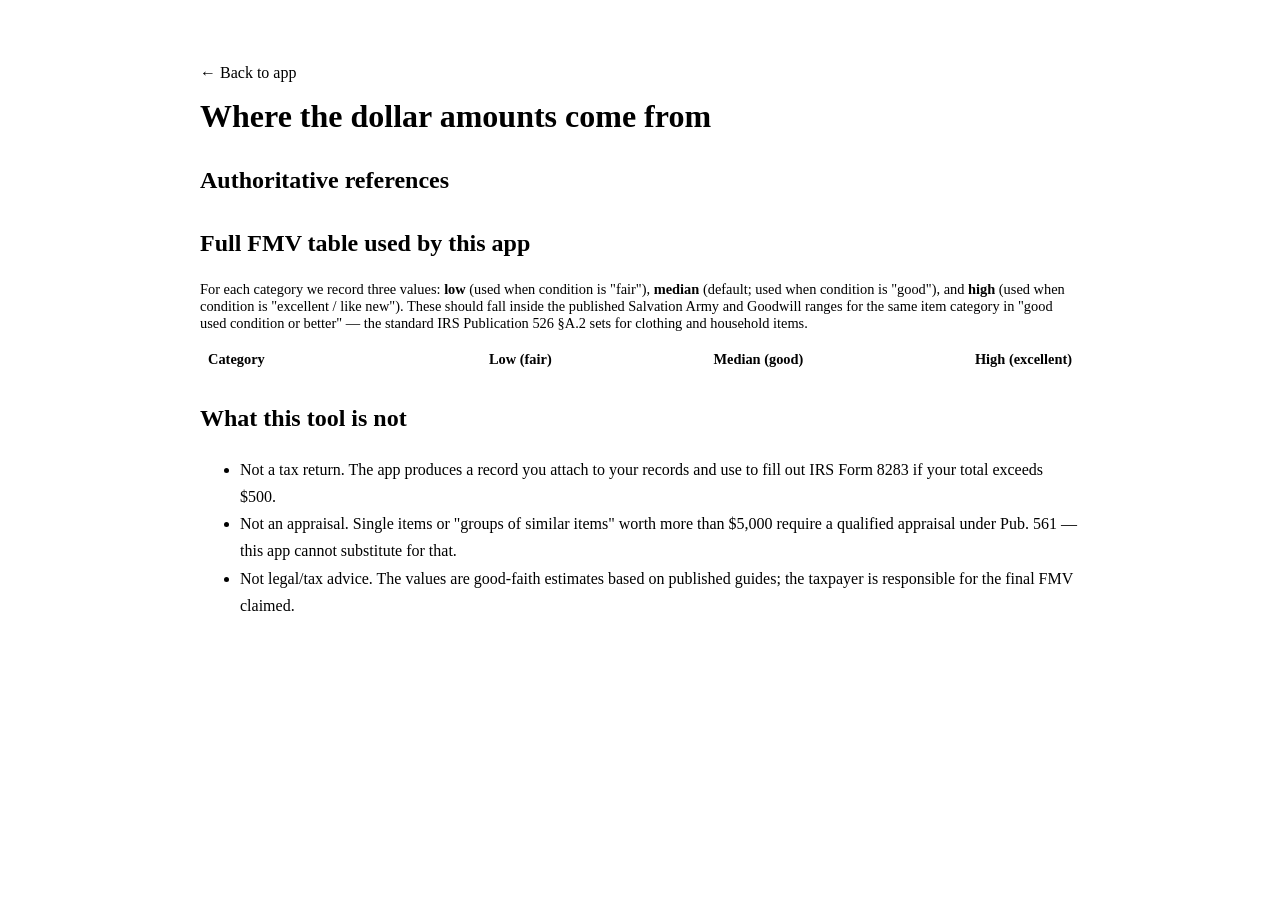
==== app/static/sources.html @ 48db981b "Initial commit: mobile-first donation tracker for tax purposes Self-hosted local web app: snap photo" ====
<!doctype html>
<html lang="en">
<head>
<meta charset="utf-8">
<meta name="viewport" content="width=device-width,initial-scale=1">
<title>Sources & Methodology — Donation Tracker</title>
<link rel="stylesheet" href="/static/style.css">
<style>
.doc { background: var(--panel); max-width: 880px; margin: 1.5rem auto;
  padding: 1.5rem 2rem; border-radius: 10px; }
.doc h1 { margin-top: 0; }
.doc h2 { border-bottom: 1px solid var(--border); padding-bottom: .25rem; margin-top: 2rem; }
.src-card { background: var(--panel-2); border: 1px solid var(--border);
  border-radius: 8px; padding: .8rem 1rem; margin: .6rem 0; }
.src-card a { color: var(--accent); }
.src-card .note { color: var(--muted); margin-top: .3rem; font-size: .9rem; }
.cat-table { width: 100%; border-collapse: collapse; margin-top: .5rem; font-size: .9rem; }
.cat-table th, .cat-table td { padding: .3rem .5rem; border-bottom: 1px solid var(--border); }
.cat-table th { background: var(--panel-2); text-align: left; }
.cat-table td.num, .cat-table th.num { text-align: right; }
.cat-table .group-row td { background: var(--panel-2); font-weight: 600;
  color: var(--accent); padding-top: .6rem; }
.back { color: var(--accent); text-decoration: none; }
</style>
</head>
<body>
<div class="doc">
  <p><a class="back" href="/">← Back to app</a></p>
  <h1>Where the dollar amounts come from</h1>
  <p id="methodology"></p>

  <h2>Authoritative references</h2>
  <div id="sources"></div>

  <h2>Full FMV table used by this app</h2>
  <p style="color: var(--muted); font-size: .9rem">
    For each category we record three values: <b>low</b> (used when condition is "fair"),
    <b>median</b> (default; used when condition is "good"), and <b>high</b>
    (used when condition is "excellent / like new"). These should fall inside the
    published Salvation Army and Goodwill ranges for the same item category in
    "good used condition or better" — the standard IRS Publication 526 §A.2 sets
    for clothing and household items.
  </p>
  <table class="cat-table">
    <thead><tr><th>Category</th><th class="num">Low (fair)</th><th class="num">Median (good)</th><th class="num">High (excellent)</th></tr></thead>
    <tbody id="catBody"></tbody>
  </table>

  <h2>What this tool is not</h2>
  <ul style="line-height:1.7;color:var(--muted)">
    <li>Not a tax return. The app produces a record you attach to your records and use to fill out IRS Form 8283 if your total exceeds $500.</li>
    <li>Not an appraisal. Single items or "groups of similar items" worth more than $5,000 require a qualified appraisal under Pub. 561 — this app cannot substitute for that.</li>
    <li>Not legal/tax advice. The values are good-faith estimates based on published guides; the taxpayer is responsible for the final FMV claimed.</li>
  </ul>
</div>

<script>
function escape(s){return String(s||"").replace(/[&<>"']/g,c=>({"&":"&amp;","<":"&lt;",">":"&gt;",'"':"&quot;","'":"&#39;"}[c]));}
const fmt = n => "$" + Number(n).toFixed(2);

fetch("/api/sources").then(r => r.json()).then(d => {
  document.getElementById("methodology").textContent = d.methodology;
  const srcs = Object.values(d.sources);
  document.getElementById("sources").innerHTML = srcs.map(s => `
    <div class="src-card">
      <div><a href="${escape(s.url)}" target="_blank" rel="noopener">${escape(s.title)}</a>
        ${s.html_url ? ` &middot; <a href="${escape(s.html_url)}" target="_blank" rel="noopener">[HTML page]</a>` : ""}
        ${s.instructions_url ? ` &middot; <a href="${escape(s.instructions_url)}" target="_blank" rel="noopener">[Instructions PDF]</a>` : ""}
      </div>
      <div class="note">${escape(s.note || "")}</div>
    </div>`).join("");

  // Group categories by their key prefix for readability
  const groups = {};
  for (const c of d.categories) {
    const g = c.key.split("_")[0];
    (groups[g] = groups[g] || []).push(c);
  }
  const labelFor = {
    clothing: "Clothing", linens: "Linens", kitchen: "Kitchen",
    furniture: "Furniture", electronics: "Electronics", appliance: "Appliances",
    media: "Books / media", toys: "Toys", sports: "Sports & outdoor",
    tools: "Tools", decor: "Home decor", jewelry: "Jewelry",
    baby: "Baby & kids", other: "Other"
  };
  let html = "";
  for (const g of Object.keys(groups).sort()) {
    html += `<tr class="group-row"><td colspan="4">${escape(labelFor[g] || g)}</td></tr>`;
    for (const c of groups[g]) {
      html += `<tr>
        <td>${escape(c.label)}</td>
        <td class="num">${fmt(c.low)}</td>
        <td class="num">${fmt(c.median)}</td>
        <td class="num">${fmt(c.high)}</td>
      </tr>`;
    }
  }
  document.getElementById("catBody").innerHTML = html;
});
</script>
</body>
</html>
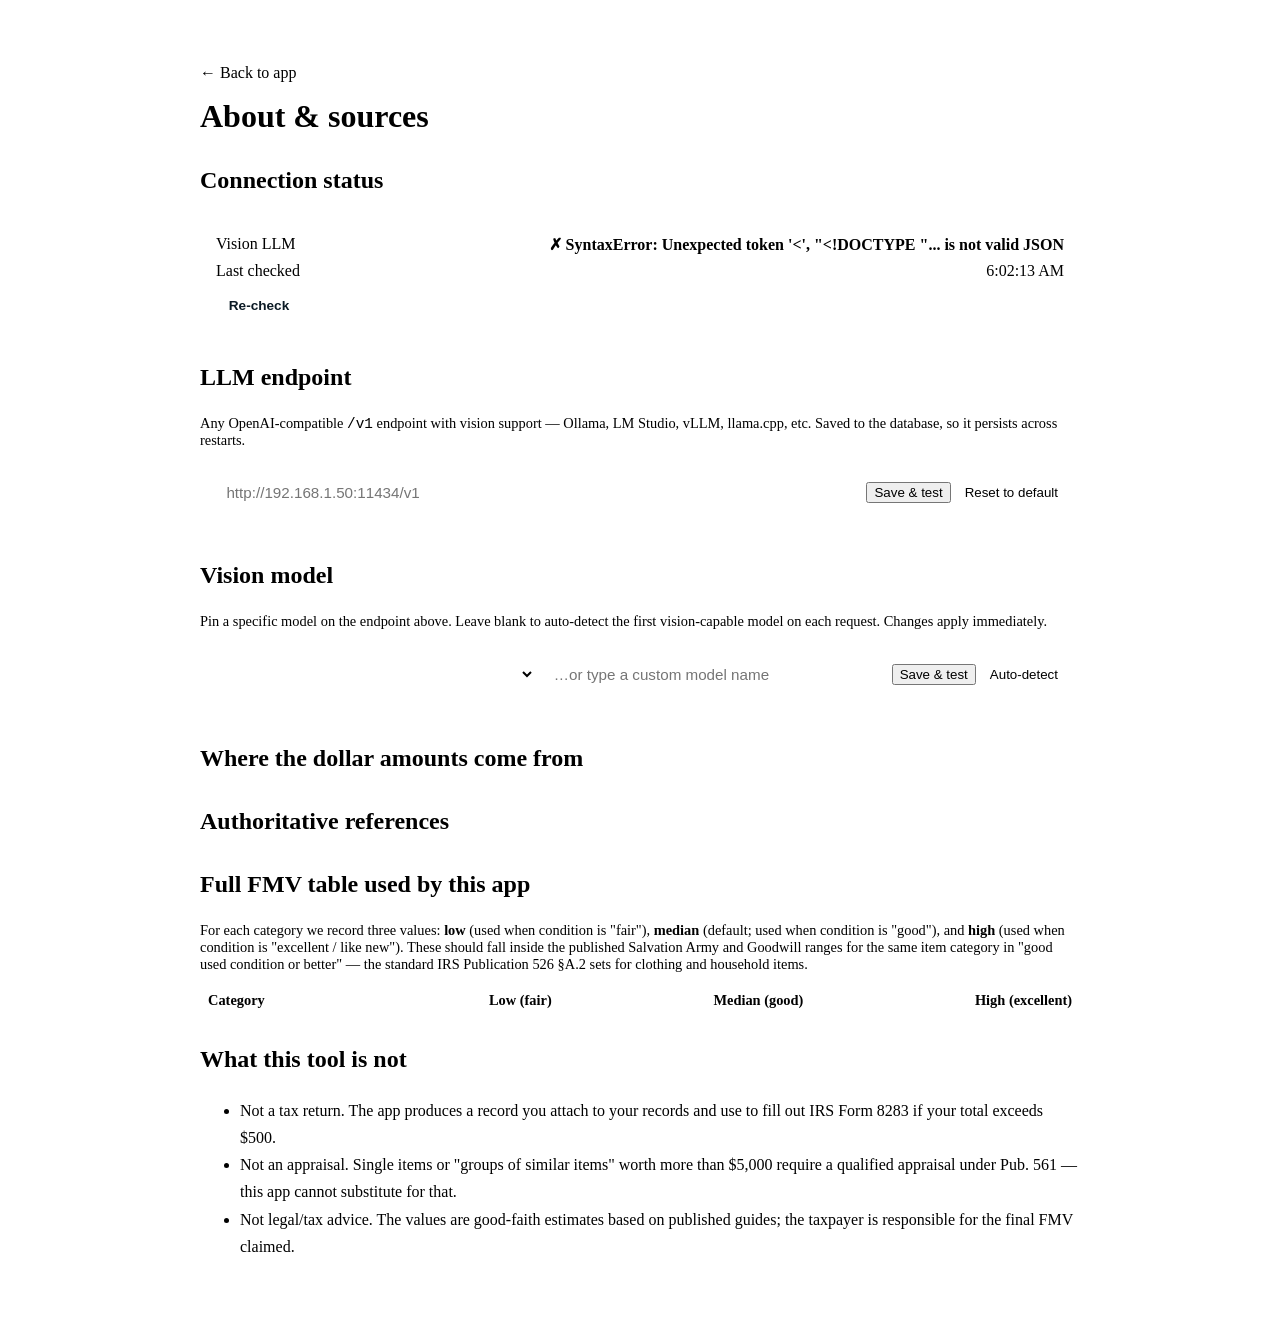
==== commit 02161b8a: "Add donors, cash gifts, runtime LLM config, and major UX polish Donors - Donors table with CRUD + pe" ====
--- a/app/static/sources.html
+++ b/app/static/sources.html
@@ -14,6 +14,15 @@
   border-radius: 8px; padding: .8rem 1rem; margin: .6rem 0; }
 .src-card a { color: var(--accent); }
 .src-card .note { color: var(--muted); margin-top: .3rem; font-size: .9rem; }
+#status .ok { color: var(--accent-2); font-weight: 600; }
+#status .err { color: var(--danger); font-weight: 600; }
+#status .row { display: flex; justify-content: space-between; gap: 1rem;
+  padding: .25rem 0; border-bottom: 1px solid var(--border); }
+#status .row:last-child { border-bottom: none; }
+#status .label { color: var(--muted); }
+#status button { background: var(--accent); color: #0b1a25; border: none;
+  padding: .4rem .8rem; border-radius: 6px; font-size: .85rem; cursor: pointer;
+  margin-top: .5rem; font-weight: 600; }
 .cat-table { width: 100%; border-collapse: collapse; margin-top: .5rem; font-size: .9rem; }
 .cat-table th, .cat-table td { padding: .3rem .5rem; border-bottom: 1px solid var(--border); }
 .cat-table th { background: var(--panel-2); text-align: left; }
@@ -26,7 +35,49 @@
 <body>
 <div class="doc">
   <p><a class="back" href="/">← Back to app</a></p>
-  <h1>Where the dollar amounts come from</h1>
+  <h1>About &amp; sources</h1>
+
+  <h2>Connection status</h2>
+  <div id="status" class="src-card">Checking…</div>
+
+  <h2>LLM endpoint</h2>
+  <p class="note" style="color:var(--muted);font-size:.9rem">
+    Any OpenAI-compatible <code>/v1</code> endpoint with vision support — Ollama, LM Studio, vLLM, llama.cpp, etc.
+    Saved to the database, so it persists across restarts.
+  </p>
+  <div class="src-card">
+    <form id="llmForm" style="display:flex;gap:.5rem;flex-wrap:wrap;align-items:center">
+      <input id="llmUrl" type="url" required
+             style="flex:1 1 320px;min-width:0;background:var(--panel-2);color:var(--text);
+                    border:1px solid var(--border);border-radius:6px;padding:.5rem .65rem;font-size:.95rem"
+             placeholder="http://192.168.1.50:11434/v1">
+      <button type="submit">Save &amp; test</button>
+      <button type="button" id="llmReset" style="background:var(--panel-2);color:var(--muted);border:1px solid var(--border)">Reset to default</button>
+    </form>
+    <div id="llmInfo" class="note" style="margin-top:.5rem"></div>
+  </div>
+
+  <h2>Vision model</h2>
+  <p class="note" style="color:var(--muted);font-size:.9rem">
+    Pin a specific model on the endpoint above. Leave blank to auto-detect the
+    first vision-capable model on each request. Changes apply immediately.
+  </p>
+  <div class="src-card">
+    <form id="modelForm" style="display:flex;gap:.5rem;flex-wrap:wrap;align-items:center">
+      <select id="modelPicker"
+              style="flex:1 1 220px;min-width:0;background:var(--panel-2);color:var(--text);
+                     border:1px solid var(--border);border-radius:6px;padding:.5rem .65rem;font-size:.95rem">
+      </select>
+      <input id="modelCustom" type="text" placeholder="…or type a custom model name"
+             style="flex:1 1 220px;min-width:0;background:var(--panel-2);color:var(--text);
+                    border:1px solid var(--border);border-radius:6px;padding:.5rem .65rem;font-size:.95rem">
+      <button type="submit">Save &amp; test</button>
+      <button type="button" id="modelReset" style="background:var(--panel-2);color:var(--muted);border:1px solid var(--border)">Auto-detect</button>
+    </form>
+    <div id="modelInfo" class="note" style="margin-top:.5rem"></div>
+  </div>
+
+  <h2>Where the dollar amounts come from</h2>
   <p id="methodology"></p>
 
   <h2>Authoritative references</h2>
@@ -57,6 +108,136 @@
 <script>
 function escape(s){return String(s||"").replace(/[&<>"']/g,c=>({"&":"&amp;","<":"&lt;",">":"&gt;",'"':"&quot;","'":"&#39;"}[c]));}
 const fmt = n => "$" + Number(n).toFixed(2);
+
+async function checkStatus() {
+  const el = document.getElementById("status");
+  el.innerHTML = `<div class="row"><span class="label">Vision LLM</span><span>checking… (max 10s)</span></div>`;
+  const t0 = performance.now();
+  // Hard cap so the UI never sits on "checking" indefinitely.
+  const ctrl = new AbortController();
+  const timer = setTimeout(() => ctrl.abort(), 10_000);
+  try {
+    const r = await fetch("/api/health?timeout=6", { signal: ctrl.signal });
+    clearTimeout(timer);
+    const dt_ms = Math.round(performance.now() - t0);
+    const j = await r.json();
+    if (r.ok && j.ok) {
+      el.innerHTML = `
+        <div class="row"><span class="label">Vision LLM</span><span class="ok">✓ Connected</span></div>
+        <div class="row"><span class="label">Model</span><span><code>${escape(j.model)}</code>${j.available_count ? ` <span style="color:var(--muted);font-size:.8rem">(${j.available_count} loaded)</span>` : ""}</span></div>
+        <div class="row"><span class="label">Endpoint</span><span><code>${escape(j.llm_base_url)}</code></span></div>
+        <div class="row"><span class="label">Latency</span><span>${dt_ms} ms</span></div>
+        <div class="row"><span class="label">Last checked</span><span>${new Date().toLocaleTimeString()}</span></div>
+        <button onclick="checkStatus()">Re-check</button>`;
+    } else {
+      el.innerHTML = `
+        <div class="row"><span class="label">Vision LLM</span><span class="err">✗ Not reachable</span></div>
+        <div class="row"><span class="label">Endpoint</span><span><code>${escape(j.llm_base_url || "?")}</code></span></div>
+        <div class="row"><span class="label">Error</span><span>${escape(j.error || ("HTTP " + r.status))}</span></div>
+        <div class="row"><span class="label">Latency</span><span>${dt_ms} ms</span></div>
+        <div class="row"><span class="label">Last checked</span><span>${new Date().toLocaleTimeString()}</span></div>
+        <button onclick="checkStatus()">Re-check</button>
+        <p class="note" style="margin-top:.5rem">Edit the LLM endpoint below, then re-check. The default is <code>http://localhost:11434/v1</code> (Ollama).</p>`;
+    }
+  } catch (e) {
+    clearTimeout(timer);
+    const dt_ms = Math.round(performance.now() - t0);
+    const msg = e.name === "AbortError"
+      ? `request timed out after ${dt_ms} ms`
+      : `${e.name}: ${e.message}`;
+    el.innerHTML = `
+      <div class="row"><span class="label">Vision LLM</span><span class="err">✗ ${escape(msg)}</span></div>
+      <div class="row"><span class="label">Last checked</span><span>${new Date().toLocaleTimeString()}</span></div>
+      <button onclick="checkStatus()">Re-check</button>`;
+  }
+}
+checkStatus();
+
+async function loadLlmSettings() {
+  const r = await fetch("/api/settings/llm_base_url");
+  const j = await r.json();
+  document.getElementById("llmUrl").value = j.current || "";
+  const info = document.getElementById("llmInfo");
+  info.innerHTML = j.persisted
+    ? `Currently using a saved override. Default from environment: <code>${escape(j.default)}</code>.`
+    : `Using the default from environment / config: <code>${escape(j.default)}</code>.`;
+}
+
+document.getElementById("llmForm").addEventListener("submit", async e => {
+  e.preventDefault();
+  const url = document.getElementById("llmUrl").value.trim();
+  const fd = new FormData(); fd.append("url", url);
+  const r = await fetch("/api/settings/llm_base_url", { method: "POST", body: fd });
+  if (!r.ok) { alert("Failed: " + await r.text()); return; }
+  await loadLlmSettings();
+  await checkStatus();
+});
+
+document.getElementById("llmReset").addEventListener("click", async () => {
+  const fd = new FormData(); fd.append("url", "");
+  const r = await fetch("/api/settings/llm_base_url", { method: "POST", body: fd });
+  if (!r.ok) { alert("Failed: " + await r.text()); return; }
+  await loadLlmSettings();
+  await checkStatus();
+});
+
+loadLlmSettings();
+
+async function loadModelSettings() {
+  const r = await fetch("/api/settings/llm_model");
+  const j = await r.json();
+  const sel = document.getElementById("modelPicker");
+  const avail = j.available || [];
+  const visionCount = avail.filter(m => m.vision_capable).length;
+  const visionGroup = avail.filter(m => m.vision_capable)
+    .map(m => `<option value="${escape(m.id)}">👁 ${escape(m.id)}  — vision</option>`).join("");
+  const otherGroup = avail.filter(m => !m.vision_capable)
+    .map(m => `<option value="${escape(m.id)}">${escape(m.id)}  — text only</option>`).join("");
+  sel.innerHTML = `<option value="">— auto-detect (vision-capable) —</option>`
+    + (visionGroup ? `<optgroup label="Vision-capable">${visionGroup}</optgroup>` : "")
+    + (otherGroup ? `<optgroup label="Text only (not recommended)">${otherGroup}</optgroup>` : "");
+  const ids = avail.map(m => m.id);
+  const cur = j.override || "";
+  if (cur && ids.includes(cur)) {
+    sel.value = cur;
+    document.getElementById("modelCustom").value = "";
+  } else {
+    sel.value = "";
+    document.getElementById("modelCustom").value = cur;
+  }
+  const curIsVision = cur && avail.find(m => m.id === cur)?.vision_capable;
+  const curWarning = cur && ids.includes(cur) && !curIsVision
+    ? ` <span style="color:var(--danger)">⚠ this model doesn't look vision-capable; image analysis will likely fail.</span>`
+    : "";
+  document.getElementById("modelInfo").innerHTML =
+    j.override
+      ? `Pinned to <code>${escape(j.override)}</code>.${curWarning}`
+      : (avail.length
+          ? `Auto-detect from ${avail.length} loaded model${avail.length===1?"":"s"} — ${visionCount} vision-capable. 👁 marks vision support.`
+          : `Endpoint isn't reachable yet, so the dropdown is empty — type a name or fix the endpoint above.`);
+}
+
+document.getElementById("modelForm").addEventListener("submit", async e => {
+  e.preventDefault();
+  const custom = document.getElementById("modelCustom").value.trim();
+  const picked = document.getElementById("modelPicker").value;
+  const model = custom || picked;
+  const fd = new FormData(); fd.append("model", model);
+  const r = await fetch("/api/settings/llm_model", { method: "POST", body: fd });
+  if (!r.ok) { alert("Failed: " + await r.text()); return; }
+  await loadModelSettings();
+  await checkStatus();
+});
+
+document.getElementById("modelReset").addEventListener("click", async () => {
+  const fd = new FormData(); fd.append("model", "");
+  const r = await fetch("/api/settings/llm_model", { method: "POST", body: fd });
+  if (!r.ok) { alert("Failed: " + await r.text()); return; }
+  await loadModelSettings();
+  await checkStatus();
+});
+
+loadModelSettings();
 
 fetch("/api/sources").then(r => r.json()).then(d => {
   document.getElementById("methodology").textContent = d.methodology;
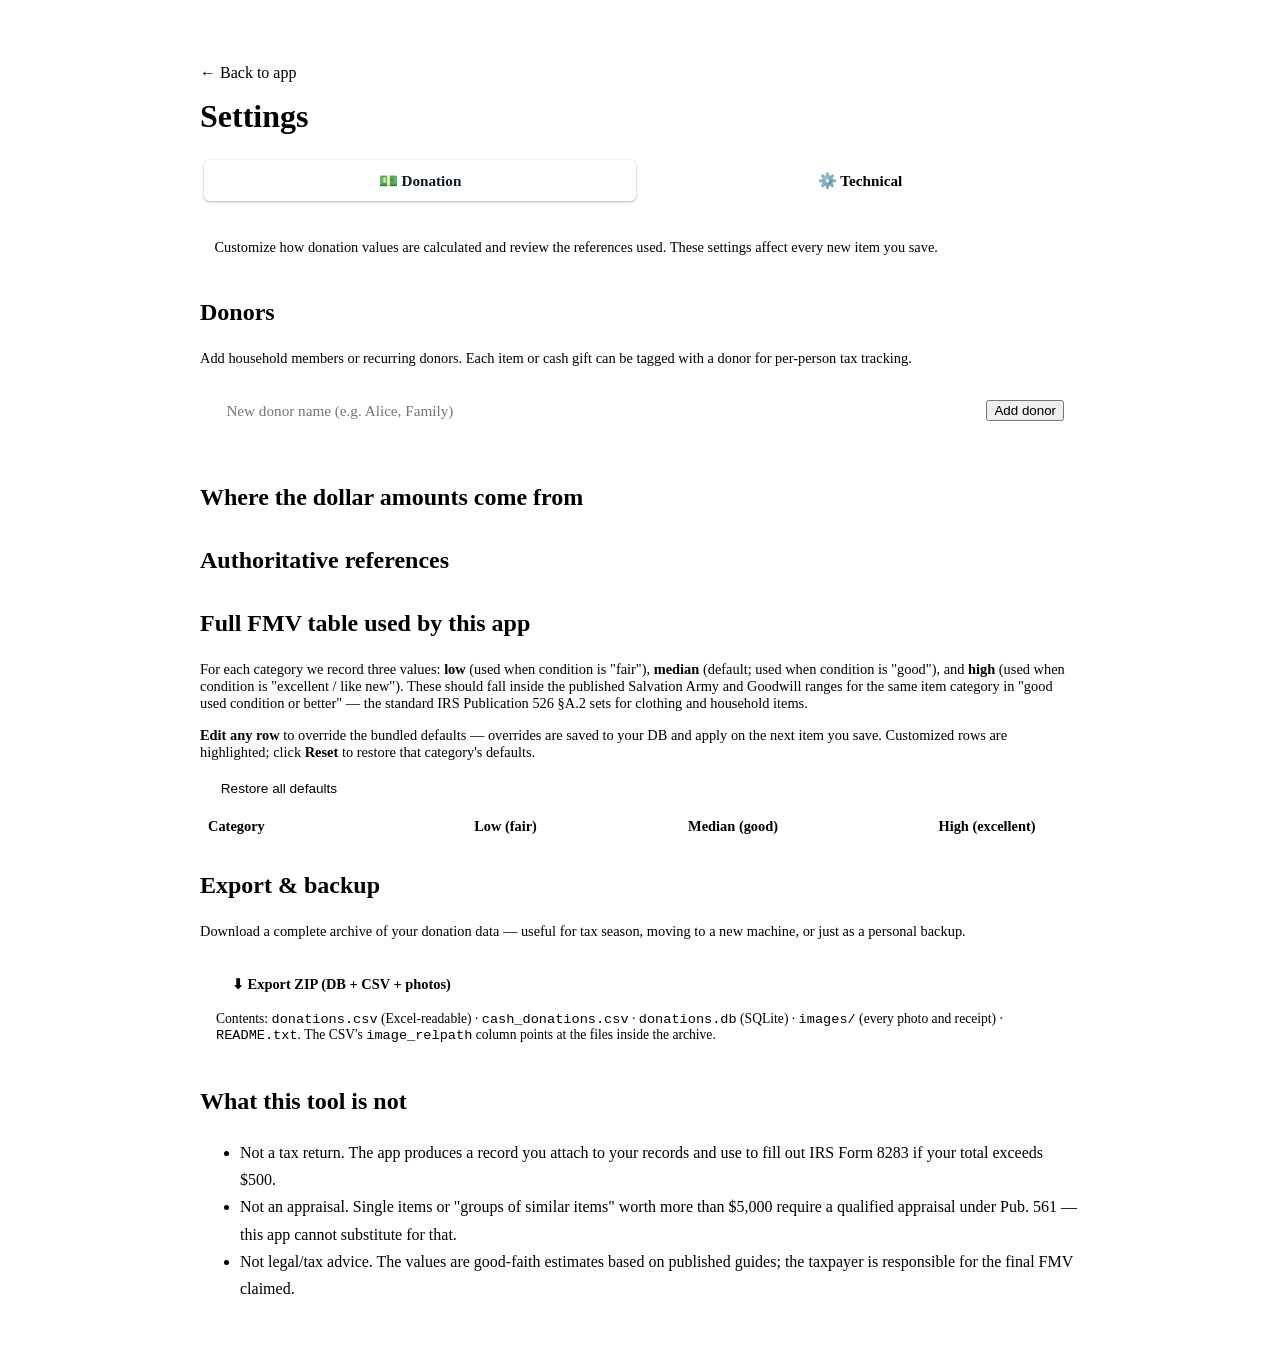
==== commit e717f861: "Settings page, editable FMV table, factory reset, donor management move - Rename "FAQ" tab to "Setti" ====
--- a/app/static/sources.html
+++ b/app/static/sources.html
@@ -3,7 +3,7 @@
 <head>
 <meta charset="utf-8">
 <meta name="viewport" content="width=device-width,initial-scale=1">
-<title>Sources & Methodology — Donation Tracker</title>
+<title>Settings — Donation Tracker</title>
 <link rel="stylesheet" href="/static/style.css">
 <style>
 .doc { background: var(--panel); max-width: 880px; margin: 1.5rem auto;
@@ -29,59 +29,117 @@
 .cat-table td.num, .cat-table th.num { text-align: right; }
 .cat-table .group-row td { background: var(--panel-2); font-weight: 600;
   color: var(--accent); padding-top: .6rem; }
+.cat-table input.fmv-cell { width: 5rem; background: var(--bg); color: var(--text);
+  border: 1px solid var(--border); border-radius: 4px; padding: .2rem .35rem;
+  text-align: right; font-size: .9rem; font-family: inherit; }
+.cat-table input.fmv-cell:focus { outline: 1px solid var(--accent); }
+.cat-table tr.overridden td { background: rgba(56,189,248,.1); }
+.cat-table tr.overridden td:first-child {
+  border-left: 3px solid var(--accent); padding-left: .35rem; }
+.cat-table .fmv-cell-changed { color: var(--accent); font-weight: 700; }
+.cat-table .fmv-was { color: var(--muted); font-size: .7rem; display: block;
+  text-decoration: line-through; line-height: 1.1; margin-top: .1rem; }
+.cat-table tr.overridden input.fmv-cell { border-color: var(--accent); }
+.cat-table .custom-tag { background: rgba(56,189,248,.2); color: var(--accent);
+  font-size: .65rem; font-weight: 700; padding: .1rem .4rem; border-radius: 999px;
+  margin-left: .35rem; text-transform: uppercase; letter-spacing: .05em;
+  vertical-align: middle; }
+.cat-table tr.dirty input.fmv-cell { border-color: var(--accent-2); background: rgba(34,197,94,.08); }
+.cat-table .row-actions { display: flex; gap: .25rem; justify-content: flex-end; }
+.cat-table .row-actions button { background: var(--panel-2); color: var(--text);
+  border: 1px solid var(--border); padding: .15rem .55rem; border-radius: 4px;
+  font-size: .75rem; cursor: pointer; font-family: inherit; }
+.cat-table .row-actions button:disabled { opacity: .35; cursor: default; }
+.cat-table .row-actions button.save { background: var(--accent); color: #0b1a25;
+  border-color: var(--accent); font-weight: 600; }
+.cat-table .row-actions button.reset { color: var(--muted); }
 .back { color: var(--accent); text-decoration: none; }
+.settings-nav { display: flex; gap: .5rem; margin: .5rem 0 1.5rem;
+  background: var(--panel-2); border-radius: 8px; padding: .25rem;
+  border: 1px solid var(--border); }
+.settings-nav button { flex: 1; background: transparent !important; color: var(--muted) !important;
+  border: none !important; padding: .7rem 1rem; border-radius: 6px;
+  font-size: .95rem; font-weight: 600; cursor: pointer; font-family: inherit;
+  transition: background .1s, color .1s; }
+.settings-nav button.active { background: var(--accent) !important; color: #0b1a25 !important;
+  box-shadow: 0 1px 3px rgba(0,0,0,.3); }
+.settings-nav button:not(.active):hover { color: var(--text) !important; }
+.settings-section { display: none; }
+.settings-section.active { display: block; }
+.section-intro { color: var(--muted); font-size: .9rem;
+  background: var(--panel-2); padding: .65rem .9rem; border-left: 3px solid var(--accent);
+  border-radius: 4px; margin: 0 0 1.25rem; }
+#donorForm input { font-family: inherit; }
+.donor-list-row { display: grid;
+  grid-template-columns: auto 1fr auto;
+  align-items: center; gap: .85rem;
+  background: var(--panel); border: 1px solid var(--border);
+  padding: .7rem .9rem; border-radius: 8px; margin-bottom: .45rem; }
+.donor-list-row .avatar {
+  width: 36px; height: 36px; border-radius: 50%;
+  background: linear-gradient(135deg, var(--accent), #8b5cf6);
+  color: #0b1a25; display: flex; align-items: center; justify-content: center;
+  font-weight: 700; font-size: 1rem; flex: 0 0 auto;
+  text-transform: uppercase;
+}
+.donor-list-row .info { min-width: 0; }
+.donor-list-row .name { font-weight: 600; font-size: 1rem; line-height: 1.2;
+  overflow: hidden; text-overflow: ellipsis; white-space: nowrap; }
+.donor-list-row .stats { color: var(--muted); font-size: .8rem;
+  margin-top: .15rem; line-height: 1.3; }
+.donor-list-row .stats b { color: var(--accent-2); }
+.donor-list-row .actions { display: flex; gap: .35rem; flex: 0 0 auto; }
+.donor-list-row .actions button {
+  background: var(--panel-2); color: var(--text);
+  border: 1px solid var(--border); padding: .3rem .65rem;
+  border-radius: 5px; font-size: .78rem; cursor: pointer; font-family: inherit; }
+.donor-list-row .actions .del {
+  background: transparent; color: var(--danger); border-color: var(--danger); }
+.donor-list-row .actions .del:hover { background: rgba(239,68,68,.1); }
+.export-link { display: inline-flex; align-items: center; gap: .4rem;
+  color: var(--accent); background: transparent;
+  border: 1px solid var(--accent); padding: .55rem 1rem;
+  border-radius: 6px; text-decoration: none;
+  font-weight: 600; font-size: .9rem; font-family: inherit; }
+.export-link:hover { background: rgba(56,189,248,.12); }
 </style>
 </head>
 <body>
 <div class="doc">
   <p><a class="back" href="/">← Back to app</a></p>
-  <h1>About &amp; sources</h1>
-
-  <h2>Connection status</h2>
-  <div id="status" class="src-card">Checking…</div>
-
-  <h2>LLM endpoint</h2>
-  <p class="note" style="color:var(--muted);font-size:.9rem">
-    Any OpenAI-compatible <code>/v1</code> endpoint with vision support — Ollama, LM Studio, vLLM, llama.cpp, etc.
-    Saved to the database, so it persists across restarts.
-  </p>
-  <div class="src-card">
-    <form id="llmForm" style="display:flex;gap:.5rem;flex-wrap:wrap;align-items:center">
-      <input id="llmUrl" type="url" required
-             style="flex:1 1 320px;min-width:0;background:var(--panel-2);color:var(--text);
-                    border:1px solid var(--border);border-radius:6px;padding:.5rem .65rem;font-size:.95rem"
-             placeholder="http://192.168.1.50:11434/v1">
-      <button type="submit">Save &amp; test</button>
-      <button type="button" id="llmReset" style="background:var(--panel-2);color:var(--muted);border:1px solid var(--border)">Reset to default</button>
-    </form>
-    <div id="llmInfo" class="note" style="margin-top:.5rem"></div>
-  </div>
-
-  <h2>Vision model</h2>
-  <p class="note" style="color:var(--muted);font-size:.9rem">
-    Pin a specific model on the endpoint above. Leave blank to auto-detect the
-    first vision-capable model on each request. Changes apply immediately.
-  </p>
-  <div class="src-card">
-    <form id="modelForm" style="display:flex;gap:.5rem;flex-wrap:wrap;align-items:center">
-      <select id="modelPicker"
-              style="flex:1 1 220px;min-width:0;background:var(--panel-2);color:var(--text);
-                     border:1px solid var(--border);border-radius:6px;padding:.5rem .65rem;font-size:.95rem">
-      </select>
-      <input id="modelCustom" type="text" placeholder="…or type a custom model name"
-             style="flex:1 1 220px;min-width:0;background:var(--panel-2);color:var(--text);
-                    border:1px solid var(--border);border-radius:6px;padding:.5rem .65rem;font-size:.95rem">
-      <button type="submit">Save &amp; test</button>
-      <button type="button" id="modelReset" style="background:var(--panel-2);color:var(--muted);border:1px solid var(--border)">Auto-detect</button>
-    </form>
-    <div id="modelInfo" class="note" style="margin-top:.5rem"></div>
-  </div>
-
-  <h2>Where the dollar amounts come from</h2>
-  <p id="methodology"></p>
-
-  <h2>Authoritative references</h2>
-  <div id="sources"></div>
+  <h1>Settings</h1>
+
+  <nav class="settings-nav" role="tablist">
+    <button type="button" class="settings-tab active" data-section="donation">💵 Donation</button>
+    <button type="button" class="settings-tab" data-section="technical">⚙️ Technical</button>
+  </nav>
+
+  <!-- =================== DONATION SETTINGS =================== -->
+  <section class="settings-section active" id="section-donation">
+    <p class="section-intro">
+      Customize how donation values are calculated and review the references used.
+      These settings affect every new item you save.
+    </p>
+
+    <h2>Donors</h2>
+    <p class="note" style="color:var(--muted);font-size:.9rem">
+      Add household members or recurring donors. Each item or cash gift can be tagged with a donor for per-person tax tracking.
+    </p>
+    <div class="src-card">
+      <form id="donorForm" style="display:flex;gap:.5rem;flex-wrap:wrap;align-items:center;margin-bottom:.75rem">
+        <input name="name" required placeholder="New donor name (e.g. Alice, Family)"
+               style="flex:1 1 240px;min-width:0;background:var(--panel-2);color:var(--text);
+                      border:1px solid var(--border);border-radius:6px;padding:.5rem .65rem;font-size:.95rem">
+        <button type="submit">Add donor</button>
+      </form>
+      <div id="donorList"></div>
+    </div>
+
+    <h2>Where the dollar amounts come from</h2>
+    <p id="methodology"></p>
+
+    <h2>Authoritative references</h2>
+    <div id="sources"></div>
 
   <h2>Full FMV table used by this app</h2>
   <p style="color: var(--muted); font-size: .9rem">
@@ -92,10 +150,40 @@
     "good used condition or better" — the standard IRS Publication 526 §A.2 sets
     for clothing and household items.
   </p>
+  <p style="color: var(--muted); font-size: .9rem">
+    <b>Edit any row</b> to override the bundled defaults — overrides are saved to your DB and apply on the next item you save. Customized rows are highlighted; click <b>Reset</b> to restore that category's defaults.
+  </p>
+  <div style="margin: .5rem 0 .75rem; display: flex; gap: .5rem; align-items: center; flex-wrap: wrap">
+    <span id="overridesCount" class="note" style="color:var(--muted);font-size:.85rem"></span>
+    <button id="resetAllFmv" type="button"
+            style="background: transparent; color: var(--danger); border: 1px solid var(--danger);
+                   padding: .35rem .8rem; border-radius: 6px; font-size: .85rem; cursor: pointer">
+      Restore all defaults
+    </button>
+  </div>
   <table class="cat-table">
-    <thead><tr><th>Category</th><th class="num">Low (fair)</th><th class="num">Median (good)</th><th class="num">High (excellent)</th></tr></thead>
+    <thead><tr>
+      <th>Category</th>
+      <th class="num">Low (fair)</th>
+      <th class="num">Median (good)</th>
+      <th class="num">High (excellent)</th>
+      <th class="num"></th>
+    </tr></thead>
     <tbody id="catBody"></tbody>
   </table>
+
+  <h2>Export &amp; backup</h2>
+  <p class="note" style="color:var(--muted);font-size:.9rem">
+    Download a complete archive of your donation data — useful for tax season,
+    moving to a new machine, or just as a personal backup.
+  </p>
+  <div class="src-card">
+    <a href="/api/export" download class="export-link">⬇ Export ZIP (DB + CSV + photos)</a>
+    <p class="note" style="margin:.6rem 0 0;color:var(--muted);font-size:.85rem">
+      Contents: <code>donations.csv</code> (Excel-readable) · <code>cash_donations.csv</code> · <code>donations.db</code> (SQLite) · <code>images/</code> (every photo and receipt) · <code>README.txt</code>.
+      The CSV's <code>image_relpath</code> column points at the files inside the archive.
+    </p>
+  </div>
 
   <h2>What this tool is not</h2>
   <ul style="line-height:1.7;color:var(--muted)">
@@ -103,11 +191,126 @@
     <li>Not an appraisal. Single items or "groups of similar items" worth more than $5,000 require a qualified appraisal under Pub. 561 — this app cannot substitute for that.</li>
     <li>Not legal/tax advice. The values are good-faith estimates based on published guides; the taxpayer is responsible for the final FMV claimed.</li>
   </ul>
+  </section>
+  <!-- =================== /DONATION =================== -->
+
+
+  <!-- =================== TECHNICAL SETTINGS =================== -->
+  <section class="settings-section" id="section-technical">
+    <p class="section-intro">
+      App-level configuration: vision LLM connection, model selection, and
+      destructive operations like factory reset. Changes apply immediately.
+    </p>
+
+    <h2>Connection status</h2>
+    <div id="status" class="src-card">Checking…</div>
+
+    <h2>LLM endpoint</h2>
+    <p class="note" style="color:var(--muted);font-size:.9rem">
+      Any OpenAI-compatible <code>/v1</code> endpoint with vision support — Ollama, LM Studio, vLLM, llama.cpp, etc.
+      Saved to the database, so it persists across restarts.
+    </p>
+    <div class="src-card">
+      <form id="llmForm" style="display:flex;gap:.5rem;flex-wrap:wrap;align-items:center">
+        <input id="llmUrl" type="url" required
+               style="flex:1 1 320px;min-width:0;background:var(--panel-2);color:var(--text);
+                      border:1px solid var(--border);border-radius:6px;padding:.5rem .65rem;font-size:.95rem"
+               placeholder="http://192.168.1.50:11434/v1">
+        <button type="submit">Save &amp; test</button>
+        <button type="button" id="llmReset" style="background:var(--panel-2);color:var(--muted);border:1px solid var(--border)">Reset to default</button>
+      </form>
+      <div id="llmInfo" class="note" style="margin-top:.5rem"></div>
+    </div>
+
+    <h2>Vision model</h2>
+    <p class="note" style="color:var(--muted);font-size:.9rem">
+      Pin a specific model on the endpoint above. Leave blank to auto-detect the
+      first vision-capable model on each request. Changes apply immediately.
+    </p>
+    <div class="src-card">
+      <form id="modelForm" style="display:flex;gap:.5rem;flex-wrap:wrap;align-items:center">
+        <select id="modelPicker"
+                style="flex:1 1 220px;min-width:0;background:var(--panel-2);color:var(--text);
+                       border:1px solid var(--border);border-radius:6px;padding:.5rem .65rem;font-size:.95rem">
+        </select>
+        <input id="modelCustom" type="text" placeholder="…or type a custom model name"
+               style="flex:1 1 220px;min-width:0;background:var(--panel-2);color:var(--text);
+                      border:1px solid var(--border);border-radius:6px;padding:.5rem .65rem;font-size:.95rem">
+        <button type="submit">Save &amp; test</button>
+        <button type="button" id="modelReset" style="background:var(--panel-2);color:var(--muted);border:1px solid var(--border)">Auto-detect</button>
+      </form>
+      <div id="modelInfo" class="note" style="margin-top:.5rem"></div>
+    </div>
+
+    <h2>Factory reset</h2>
+    <p style="color:var(--muted);font-size:.9rem">
+      Wipe every item, drop-off, donor, cash gift, FMV override, setting, and
+      uploaded photo. Daily SQLite backups under <code>data/backups/</code> are
+      preserved as a safety net.
+    </p>
+    <div class="src-card" id="resetCard">
+      <p style="margin-top:0">To enable the button, type
+        <code id="resetPhraseShow"></code> exactly into the box below.</p>
+      <input id="resetPhraseInput" type="text" autocomplete="off" spellcheck="false"
+             placeholder="Type the phrase to enable"
+             style="width:100%;background:var(--panel-2);color:var(--text);
+                    border:1px solid var(--border);border-radius:6px;
+                    padding:.5rem .65rem;font-size:.95rem;font-family:monospace">
+      <button id="factoryResetBtn" type="button" disabled
+              style="margin-top:.6rem;background:var(--danger);color:white;border:none;
+                     padding:.55rem 1rem;border-radius:6px;font-weight:700;cursor:pointer;
+                     opacity:.4">
+        ⚠ Wipe all my data
+      </button>
+      <div id="resetInfo" class="note" style="margin-top:.5rem"></div>
+    </div>
+
+    <h2>About</h2>
+    <div class="src-card">
+      <p style="margin-top:0">
+        <b>Donation Tracker</b> — a local-first, mobile-friendly app for tracking
+        non-cash and cash charitable donations for tax purposes. All data stays on
+        your machine.
+      </p>
+      <p>Built by <a href="https://github.com/guscatalano" target="_blank" rel="noopener">Gus Catalano</a>.
+         Source on <a href="https://github.com/guscatalano/DonationTracker" target="_blank" rel="noopener">GitHub</a>.
+         Issues, PRs, and forks welcome.</p>
+      <p class="note">
+        Pair-coded with <a href="https://www.anthropic.com/claude-code" target="_blank" rel="noopener">Claude Code</a>
+        (Anthropic's Claude Opus 4.7), which wrote a lot of the routing,
+        vision pipeline, and UI.
+      </p>
+    </div>
+  </section>
+  <!-- =================== /TECHNICAL =================== -->
 </div>
 
 <script>
 function escape(s){return String(s||"").replace(/[&<>"']/g,c=>({"&":"&amp;","<":"&lt;",">":"&gt;",'"':"&quot;","'":"&#39;"}[c]));}
 const fmt = n => "$" + Number(n).toFixed(2);
+
+// Settings sub-nav (Donation / Technical) — persists last-used in localStorage.
+function setSettingsSection(name) {
+  document.querySelectorAll(".settings-tab").forEach(b =>
+    b.classList.toggle("active", b.dataset.section === name));
+  document.querySelectorAll(".settings-section").forEach(s =>
+    s.classList.toggle("active", s.id === `section-${name}`));
+  try { localStorage.setItem("dt.settingsSection", name); } catch {}
+  if (location.hash.replace(/^#/, "") !== name) {
+    history.replaceState(null, "", "#" + name);
+  }
+}
+document.querySelector(".settings-nav").addEventListener("click", e => {
+  const b = e.target.closest(".settings-tab");
+  if (b) setSettingsSection(b.dataset.section);
+});
+// Restore: URL hash wins, then localStorage, then default.
+let _initialSection = location.hash.replace(/^#/, "");
+if (!["donation","technical"].includes(_initialSection)) {
+  try { _initialSection = localStorage.getItem("dt.settingsSection"); } catch {}
+}
+if (!["donation","technical"].includes(_initialSection)) _initialSection = "donation";
+setSettingsSection(_initialSection);
 
 async function checkStatus() {
   const el = document.getElementById("status");
@@ -239,7 +442,69 @@
 
 loadModelSettings();
 
-fetch("/api/sources").then(r => r.json()).then(d => {
+// ---- Donor management ----
+async function loadDonors() {
+  const r = await fetch("/api/donors");
+  const donors = await r.json();
+  const list = document.getElementById("donorList");
+  if (!donors.length) {
+    list.innerHTML = `<p class="note" style="color:var(--muted);margin:0">No donors yet. Add one above to start tagging items by giver.</p>`;
+    return;
+  }
+  list.innerHTML = donors.map(d => {
+    const parts = [];
+    if (d.item_count) parts.push(`${d.item_count} item${d.item_count===1?"":"s"} · ${fmt(d.items_value)}`);
+    if (d.cash_count) parts.push(`${d.cash_count} cash gift${d.cash_count===1?"":"s"} · ${fmt(d.cash_value)}`);
+    const breakdown = parts.length
+      ? parts.join("  •  ") + (parts.length > 1 ? `  •  <b>Total ${fmt(d.total_value)}</b>` : "")
+      : "No donations yet";
+    const initial = (d.name || "?").trim().charAt(0).toUpperCase();
+    return `
+      <div class="donor-list-row" data-id="${d.id}" data-name="${escape(d.name)}">
+        <div class="avatar">${escape(initial)}</div>
+        <div class="info">
+          <div class="name">${escape(d.name)}</div>
+          <div class="stats">${breakdown}</div>
+        </div>
+        <div class="actions">
+          <button type="button" class="rename">Rename</button>
+          <button type="button" class="del">Delete</button>
+        </div>
+      </div>`;
+  }).join("");
+  list.querySelectorAll(".donor-list-row").forEach(row => {
+    const id = Number(row.dataset.id);
+    const name = row.dataset.name;
+    row.querySelector(".rename").addEventListener("click", async () => {
+      const newName = prompt("New name", name);
+      if (!newName || newName === name) return;
+      const fd = new FormData(); fd.append("name", newName);
+      const r = await fetch(`/api/donors/${id}`, { method: "PATCH", body: fd });
+      if (!r.ok) { alert("Failed: " + await r.text()); return; }
+      loadDonors();
+    });
+    row.querySelector(".del").addEventListener("click", async () => {
+      if (!confirm(`Delete donor "${name}"? Items keep their record but lose the tag.`)) return;
+      const r = await fetch(`/api/donors/${id}`, { method: "DELETE" });
+      if (!r.ok) { alert("Failed: " + await r.text()); return; }
+      loadDonors();
+    });
+  });
+}
+
+document.getElementById("donorForm").addEventListener("submit", async e => {
+  e.preventDefault();
+  const fd = new FormData(e.target);
+  const r = await fetch("/api/donors", { method: "POST", body: fd });
+  if (!r.ok) { alert("Failed: " + await r.text()); return; }
+  e.target.reset();
+  loadDonors();
+});
+loadDonors();
+
+async function loadSources() {
+  const r = await fetch("/api/sources");
+  const d = await r.json();
   document.getElementById("methodology").textContent = d.methodology;
   const srcs = Object.values(d.sources);
   document.getElementById("sources").innerHTML = srcs.map(s => `
@@ -251,7 +516,11 @@
       <div class="note">${escape(s.note || "")}</div>
     </div>`).join("");
 
-  // Group categories by their key prefix for readability
+  document.getElementById("overridesCount").textContent =
+    d.overrides_count
+      ? `${d.overrides_count} categor${d.overrides_count===1?"y is":"ies are"} customized.`
+      : `Using bundled defaults — no customizations yet.`;
+
   const groups = {};
   for (const c of d.categories) {
     const g = c.key.split("_")[0];
@@ -266,17 +535,160 @@
   };
   let html = "";
   for (const g of Object.keys(groups).sort()) {
-    html += `<tr class="group-row"><td colspan="4">${escape(labelFor[g] || g)}</td></tr>`;
+    html += `<tr class="group-row"><td colspan="5">${escape(labelFor[g] || g)}</td></tr>`;
     for (const c of groups[g]) {
-      html += `<tr>
-        <td>${escape(c.label)}</td>
-        <td class="num">${fmt(c.low)}</td>
-        <td class="num">${fmt(c.median)}</td>
-        <td class="num">${fmt(c.high)}</td>
-      </tr>`;
+      html += renderFmvRow(c, false);  // start in read-only mode
     }
   }
-  document.getElementById("catBody").innerHTML = html;
+  const body = document.getElementById("catBody");
+  body.innerHTML = html;
+  body.querySelectorAll("tr[data-key]").forEach(wireFmvRow);
+}
+
+function renderFmvRow(c, editing) {
+  const cls = c.is_overridden ? "overridden" : "";
+  const dataAttrs = `data-key="${escape(c.key)}"
+                     data-default-low="${c.default_low}"
+                     data-default-median="${c.default_median}"
+                     data-default-high="${c.default_high}"
+                     data-overridden="${c.is_overridden ? 1 : 0}"
+                     data-label="${escape(c.label)}"`;
+  const tag = c.is_overridden ? ' <span style="color:var(--accent);font-size:.7rem">●custom</span>' : "";
+  if (!editing) {
+    const tagB = c.is_overridden ? ' <span class="custom-tag">custom</span>' : "";
+    const cell = (cur, def) => {
+      const changed = c.is_overridden && Number(cur) !== Number(def);
+      return changed
+        ? `<span class="fmv-cell-changed">${fmt(cur)}</span><span class="fmv-was">${fmt(def)}</span>`
+        : fmt(cur);
+    };
+    return `<tr class="${cls}" ${dataAttrs}>
+      <td>${escape(c.label)}${tagB}</td>
+      <td class="num">${cell(c.low, c.default_low)}</td>
+      <td class="num">${cell(c.median, c.default_median)}</td>
+      <td class="num">${cell(c.high, c.default_high)}</td>
+      <td class="row-actions">
+        <button type="button" class="edit">Edit</button>
+        ${c.is_overridden ? `<button type="button" class="reset">Reset</button>` : ""}
+      </td>
+    </tr>`;
+  }
+  return `<tr class="${cls} editing" ${dataAttrs}>
+    <td>${escape(c.label)}${tag}</td>
+    <td class="num"><input class="fmv-cell" data-field="low" type="number" min="0" step="0.5" value="${c.low}"></td>
+    <td class="num"><input class="fmv-cell" data-field="median" type="number" min="0" step="0.5" value="${c.median}"></td>
+    <td class="num"><input class="fmv-cell" data-field="high" type="number" min="0" step="0.5" value="${c.high}"></td>
+    <td class="row-actions">
+      <button type="button" class="save" disabled>Save</button>
+      <button type="button" class="cancel">Cancel</button>
+    </td>
+  </tr>`;
+}
+
+function wireFmvRow(tr) {
+  const key = tr.dataset.key;
+  const isOverridden = tr.dataset.overridden === "1";
+  const editBtn = tr.querySelector("button.edit");
+  const resetBtn = tr.querySelector("button.reset");
+  const saveBtn = tr.querySelector("button.save");
+  const cancelBtn = tr.querySelector("button.cancel");
+  const inputs = tr.querySelectorAll("input.fmv-cell");
+
+  if (editBtn) {
+    editBtn.addEventListener("click", () => {
+      // Re-render this row in editing mode in place. Read the *current* (possibly
+      // overridden) value from the first text node of each numeric cell, since the
+      // rendered span may include a strikethrough "was $X" hint.
+      const cellNum = i => {
+        const el = tr.children[i].querySelector(".fmv-cell-changed") || tr.children[i];
+        return Number(el.textContent.replace(/[^\d.]/g,""));
+      };
+      const c = {
+        key, label: tr.dataset.label,
+        is_overridden: isOverridden,
+        low: cellNum(1), median: cellNum(2), high: cellNum(3),
+        default_low: Number(tr.dataset.defaultLow),
+        default_median: Number(tr.dataset.defaultMedian),
+        default_high: Number(tr.dataset.defaultHigh),
+      };
+      tr.outerHTML = renderFmvRow(c, true);
+      // The replacement node is a new tr; re-wire it.
+      document.querySelector(`tr[data-key="${CSS.escape(key)}"]`)
+              ?.let?.(t => wireFmvRow(t));
+      // CSS.escape compatibility — fall back to manual lookup.
+      const fresh = [...document.querySelectorAll("tr[data-key]")].find(x => x.dataset.key === key);
+      if (fresh) wireFmvRow(fresh);
+    });
+  }
+
+  if (resetBtn && isOverridden) {
+    resetBtn.addEventListener("click", async () => {
+      const r = await fetch(`/api/fmv/${encodeURIComponent(key)}`, { method: "DELETE" });
+      if (!r.ok) { alert("Reset failed: " + await r.text()); return; }
+      loadSources();
+    });
+  }
+
+  if (inputs.length) {
+    const initial = {};
+    inputs.forEach(i => { initial[i.dataset.field] = i.value; });
+    const refreshDirty = () => {
+      const dirty = [...inputs].some(i => i.value !== initial[i.dataset.field]);
+      tr.classList.toggle("dirty", dirty);
+      saveBtn.disabled = !dirty;
+    };
+    inputs.forEach(i => i.addEventListener("input", refreshDirty));
+
+    saveBtn.addEventListener("click", async () => {
+      const fd = new FormData();
+      inputs.forEach(i => fd.append(i.dataset.field, i.value));
+      const low = Number(fd.get("low")), med = Number(fd.get("median")), high = Number(fd.get("high"));
+      if (!(low <= med && med <= high)) { alert("Expected low ≤ median ≤ high"); return; }
+      saveBtn.disabled = true; saveBtn.textContent = "...";
+      const r = await fetch(`/api/fmv/${encodeURIComponent(key)}`, { method: "POST", body: fd });
+      if (!r.ok) { saveBtn.textContent = "Save"; alert("Save failed: " + await r.text()); return; }
+      loadSources();
+    });
+
+    cancelBtn.addEventListener("click", () => loadSources());
+  }
+}
+
+document.getElementById("resetAllFmv").addEventListener("click", async () => {
+  if (!confirm("Restore every category to its bundled default? This wipes all your customizations.")) return;
+  const r = await fetch("/api/fmv", { method: "DELETE" });
+  if (!r.ok) { alert("Failed: " + await r.text()); return; }
+  loadSources();
+});
+
+loadSources();
+
+// ---- factory reset wiring ----
+const RESET_PHRASE = "DELETE EVERYTHING";
+document.getElementById("resetPhraseShow").textContent = RESET_PHRASE;
+const resetInput = document.getElementById("resetPhraseInput");
+const resetBtn = document.getElementById("factoryResetBtn");
+resetInput.addEventListener("input", () => {
+  const ok = resetInput.value === RESET_PHRASE;
+  resetBtn.disabled = !ok;
+  resetBtn.style.opacity = ok ? "1" : ".4";
+});
+resetBtn.addEventListener("click", async () => {
+  if (!confirm("Last chance — wipe everything?")) return;
+  const fd = new FormData(); fd.append("confirm", RESET_PHRASE);
+  const r = await fetch("/api/factory_reset", { method: "POST", body: fd });
+  const info = document.getElementById("resetInfo");
+  if (!r.ok) {
+    info.style.color = "var(--danger)";
+    info.textContent = "Failed: " + await r.text();
+    return;
+  }
+  const j = await r.json();
+  info.style.color = "var(--accent-2)";
+  info.textContent = `Wiped. ${j.removed_files} uploaded file(s) deleted. Reloading…`;
+  resetInput.value = "";
+  resetBtn.disabled = true; resetBtn.style.opacity = ".4";
+  setTimeout(() => location.href = "/", 1200);
 });
 </script>
 </body>
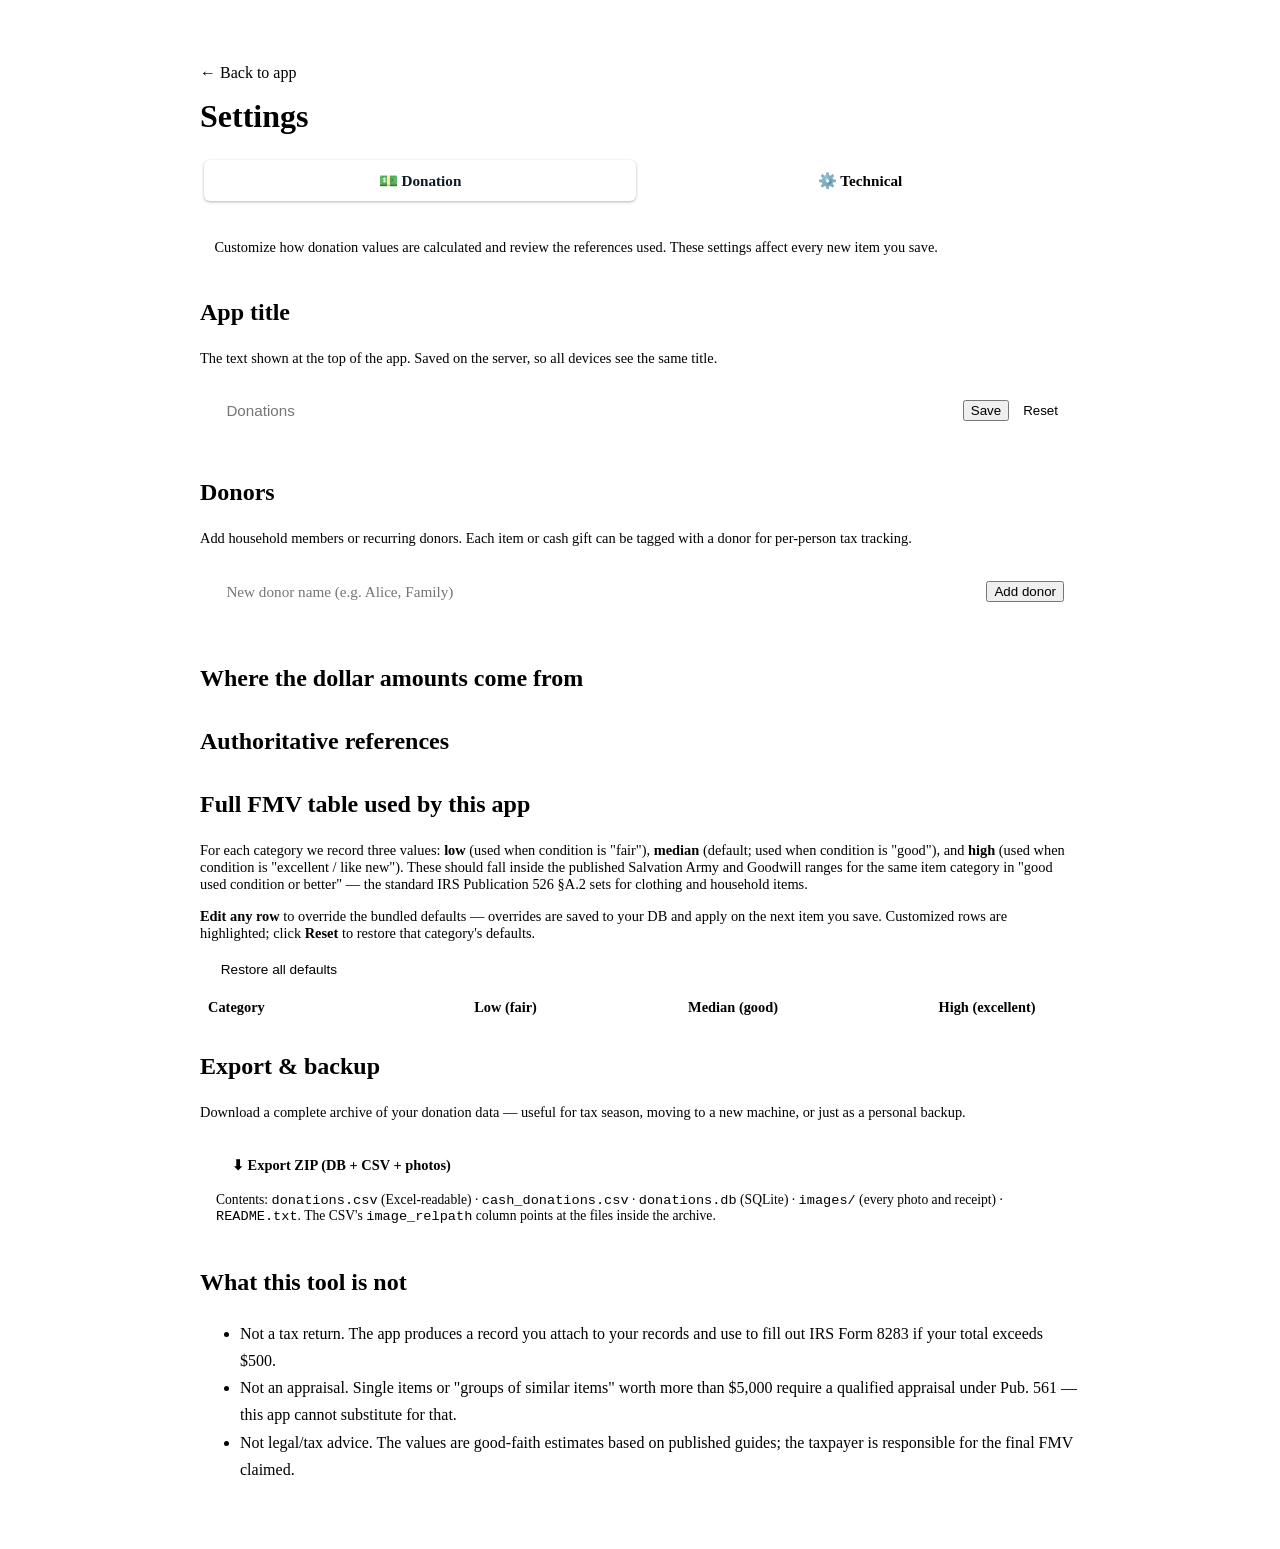
==== commit eccd7f65: "Editable app title, HTTPS settings UI with custom cert upload, a11y polish UI / settings - Editable " ====
--- a/app/static/sources.html
+++ b/app/static/sources.html
@@ -121,6 +121,22 @@
       These settings affect every new item you save.
     </p>
 
+    <h2>App title</h2>
+    <p class="note" style="color:var(--muted);font-size:.9rem">
+      The text shown at the top of the app. Saved on the server, so all devices see the same title.
+    </p>
+    <div class="src-card">
+      <form id="titleForm" style="display:flex;gap:.5rem;flex-wrap:wrap;align-items:center">
+        <input id="appTitleInput" type="text" maxlength="100" placeholder="Donations"
+               style="flex:1 1 240px;min-width:0;background:var(--panel-2);color:var(--text);
+                      border:1px solid var(--border);border-radius:6px;padding:.5rem .65rem;font-size:.95rem">
+        <button type="submit">Save</button>
+        <button type="button" id="titleReset"
+                style="background:var(--panel-2);color:var(--muted);border:1px solid var(--border)">Reset</button>
+      </form>
+      <div id="titleInfo" class="note" style="margin-top:.5rem"></div>
+    </div>
+
     <h2>Donors</h2>
     <p class="note" style="color:var(--muted);font-size:.9rem">
       Add household members or recurring donors. Each item or cash gift can be tagged with a donor for per-person tax tracking.
@@ -240,6 +256,60 @@
         <button type="button" id="modelReset" style="background:var(--panel-2);color:var(--muted);border:1px solid var(--border)">Auto-detect</button>
       </form>
       <div id="modelInfo" class="note" style="margin-top:.5rem"></div>
+    </div>
+
+    <h2>HTTPS / TLS</h2>
+    <p class="note" style="color:var(--muted);font-size:.9rem">
+      Serve the app over HTTPS so phones don't warn about an insecure connection
+      and the camera works without a hitch in iOS Safari. The first time, the app
+      generates a self-signed cert covering localhost + every detected LAN IP.
+      Browsers will warn the first visit — accept it.
+    </p>
+    <div id="sslStatus" class="src-card">Checking…</div>
+    <div class="src-card" style="margin-top:.5rem">
+      <form id="sslForm" style="display:flex;gap:.5rem;flex-wrap:wrap;align-items:center">
+        <label class="value-mode" style="font-size:.95rem">
+          <input type="checkbox" id="sslEnabled">
+          <span>Serve over HTTPS</span>
+        </label>
+        <button type="submit">Save preference</button>
+        <button type="button" id="sslRegen"
+                style="background:var(--panel-2);color:var(--muted);border:1px solid var(--border)">
+          Regenerate self-signed
+        </button>
+      </form>
+      <div id="sslInfo" class="note" style="margin-top:.5rem"></div>
+    </div>
+
+    <div class="src-card" style="margin-top:.5rem">
+      <p style="margin:0 0 .55rem"><b>Use your own certificate</b></p>
+      <p class="note" style="color:var(--muted);font-size:.85rem;margin:0 0 .65rem">
+        Skip the browser warning by uploading a real cert from
+        <a href="https://letsencrypt.org/" target="_blank" rel="noopener noreferrer">Let's Encrypt</a> or
+        <a href="https://github.com/FiloSottile/mkcert" target="_blank" rel="noopener noreferrer">mkcert</a>.
+        Both files must be PEM-encoded; the private key must match the certificate's public key.
+      </p>
+      <p class="note" style="color:var(--muted);font-size:.8rem;margin:0 0 .65rem">
+        <b>Or, do it from the shell:</b> drop <code>cert.pem</code> and <code>key.pem</code>
+        directly into the <code id="sslCertDir">data/certs/</code> directory and restart the server.
+        Auto-detected on next start.
+      </p>
+      <form id="sslUploadForm" style="display:flex;flex-direction:column;gap:.55rem">
+        <label style="font-size:.85rem;color:var(--muted)">Certificate (.pem / .crt)
+          <input type="file" name="cert" accept=".pem,.crt,.cer,application/x-x509-ca-cert,application/x-pem-file" required
+                 style="background:var(--panel-2);color:var(--text);border:1px solid var(--border);
+                        border-radius:6px;padding:.5rem .65rem;font-size:.9rem">
+        </label>
+        <label style="font-size:.85rem;color:var(--muted)">Private key (.pem / .key)
+          <input type="file" name="key" accept=".pem,.key,application/x-pem-file" required
+                 style="background:var(--panel-2);color:var(--text);border:1px solid var(--border);
+                        border-radius:6px;padding:.5rem .65rem;font-size:.9rem">
+        </label>
+        <div style="display:flex;gap:.5rem;flex-wrap:wrap;align-items:center">
+          <button type="submit">⤒ Upload &amp; install</button>
+          <span id="sslUploadInfo" class="note" style="color:var(--muted);font-size:.85rem"></span>
+        </div>
+      </form>
     </div>
 
     <h2>Factory reset</h2>
@@ -442,6 +512,31 @@
 
 loadModelSettings();
 
+// ---- App title editor ----
+async function loadAppTitle() {
+  const r = await fetch("/api/settings/app_title");
+  const j = await r.json();
+  document.getElementById("appTitleInput").value = j.current === j.default ? "" : (j.current || "");
+  document.getElementById("titleInfo").innerHTML = j.persisted
+    ? `Currently showing <code>${escape(j.persisted)}</code>. Default is <code>${escape(j.default)}</code>.`
+    : `Using the default: <code>${escape(j.default)}</code>.`;
+}
+document.getElementById("titleForm").addEventListener("submit", async e => {
+  e.preventDefault();
+  const fd = new FormData();
+  fd.append("title", document.getElementById("appTitleInput").value);
+  const r = await fetch("/api/settings/app_title", { method: "POST", body: fd });
+  if (!r.ok) { alert("Failed: " + await r.text()); return; }
+  loadAppTitle();
+});
+document.getElementById("titleReset").addEventListener("click", async () => {
+  const fd = new FormData(); fd.append("title", "");
+  const r = await fetch("/api/settings/app_title", { method: "POST", body: fd });
+  if (!r.ok) { alert("Failed: " + await r.text()); return; }
+  loadAppTitle();
+});
+loadAppTitle();
+
 // ---- Donor management ----
 async function loadDonors() {
   const r = await fetch("/api/donors");
@@ -663,6 +758,74 @@
 
 loadSources();
 
+// ---- SSL / HTTPS ----
+async function loadSslStatus() {
+  const r = await fetch("/api/settings/ssl");
+  const j = await r.json();
+  document.getElementById("sslEnabled").checked = j.https_enabled_setting;
+  const expires = j.cert_not_after ? new Date(j.cert_not_after).toLocaleDateString() : "—";
+  const sans = (j.cert_sans || []).join(", ") || "—";
+  // Surface the actual directory path so users know where to drop files.
+  const dirEl = document.getElementById("sslCertDir");
+  if (dirEl && j.cert_path) {
+    const dir = j.cert_path.replace(/[\\/][^\\/]+$/, "");
+    dirEl.textContent = dir + "/";
+  }
+  const certKind = j.ssl_custom
+    ? '<b style="color:var(--accent)">user-supplied</b>'
+    : '<b style="color:var(--muted)">self-signed</b>';
+  document.getElementById("sslStatus").innerHTML = `
+    <div class="row"><span class="label">This request</span>
+      <span class="${j.https_active?'ok':'err'}">${j.https_active?'✓ HTTPS':'✗ HTTP'}</span></div>
+    <div class="row"><span class="label">Saved preference</span>
+      <span>${j.https_enabled_setting?'<b style="color:var(--accent-2)">enabled</b>':'<b style="color:var(--muted)">disabled</b>'}</span></div>
+    <div class="row"><span class="label">Cert kind</span><span>${certKind}</span></div>
+    <div class="row"><span class="label">Cert file</span><span><code style="font-size:.8rem">${escape(j.cert_path)}</code></span></div>
+    <div class="row"><span class="label">Cert exists</span><span>${j.cert_exists?'yes':'no'}</span></div>
+    <div class="row"><span class="label">Cert expires</span><span>${expires}</span></div>
+    <div class="row"><span class="label">Covers</span><span style="font-size:.8rem">${escape(sans)}</span></div>`;
+  document.getElementById("sslInfo").innerHTML = j.https_enabled_setting !== j.https_active
+    ? `<span style="color:var(--danger)">⚠ Saved preference doesn't match what's running.</span> Restart the server to apply (<code>systemctl restart donationtracker</code>).`
+    : "";
+}
+document.getElementById("sslForm").addEventListener("submit", async e => {
+  e.preventDefault();
+  const fd = new FormData();
+  fd.append("enabled", document.getElementById("sslEnabled").checked ? "true" : "false");
+  const r = await fetch("/api/settings/ssl", { method: "POST", body: fd });
+  if (!r.ok) { alert("Failed: " + await r.text()); return; }
+  const j = await r.json();
+  alert(j.note || "Saved.");
+  loadSslStatus();
+});
+document.getElementById("sslRegen").addEventListener("click", async () => {
+  if (!confirm("Regenerate the self-signed cert? This also discards any user-supplied cert. Browsers/phones that trusted the old one will warn again.")) return;
+  const r = await fetch("/api/settings/ssl/regenerate", { method: "POST" });
+  if (!r.ok) { alert("Failed: " + await r.text()); return; }
+  const j = await r.json();
+  alert(j.note || "Cert regenerated.");
+  loadSslStatus();
+});
+document.getElementById("sslUploadForm").addEventListener("submit", async e => {
+  e.preventDefault();
+  const fd = new FormData(e.target);
+  const info = document.getElementById("sslUploadInfo");
+  info.style.color = "var(--muted)";
+  info.textContent = "Uploading…";
+  const r = await fetch("/api/settings/ssl/upload", { method: "POST", body: fd });
+  if (!r.ok) {
+    info.style.color = "var(--danger)";
+    info.textContent = "Failed: " + await r.text();
+    return;
+  }
+  const j = await r.json();
+  info.style.color = "var(--accent-2)";
+  info.textContent = j.note || "Installed.";
+  e.target.reset();
+  loadSslStatus();
+});
+loadSslStatus();
+
 // ---- factory reset wiring ----
 const RESET_PHRASE = "DELETE EVERYTHING";
 document.getElementById("resetPhraseShow").textContent = RESET_PHRASE;
